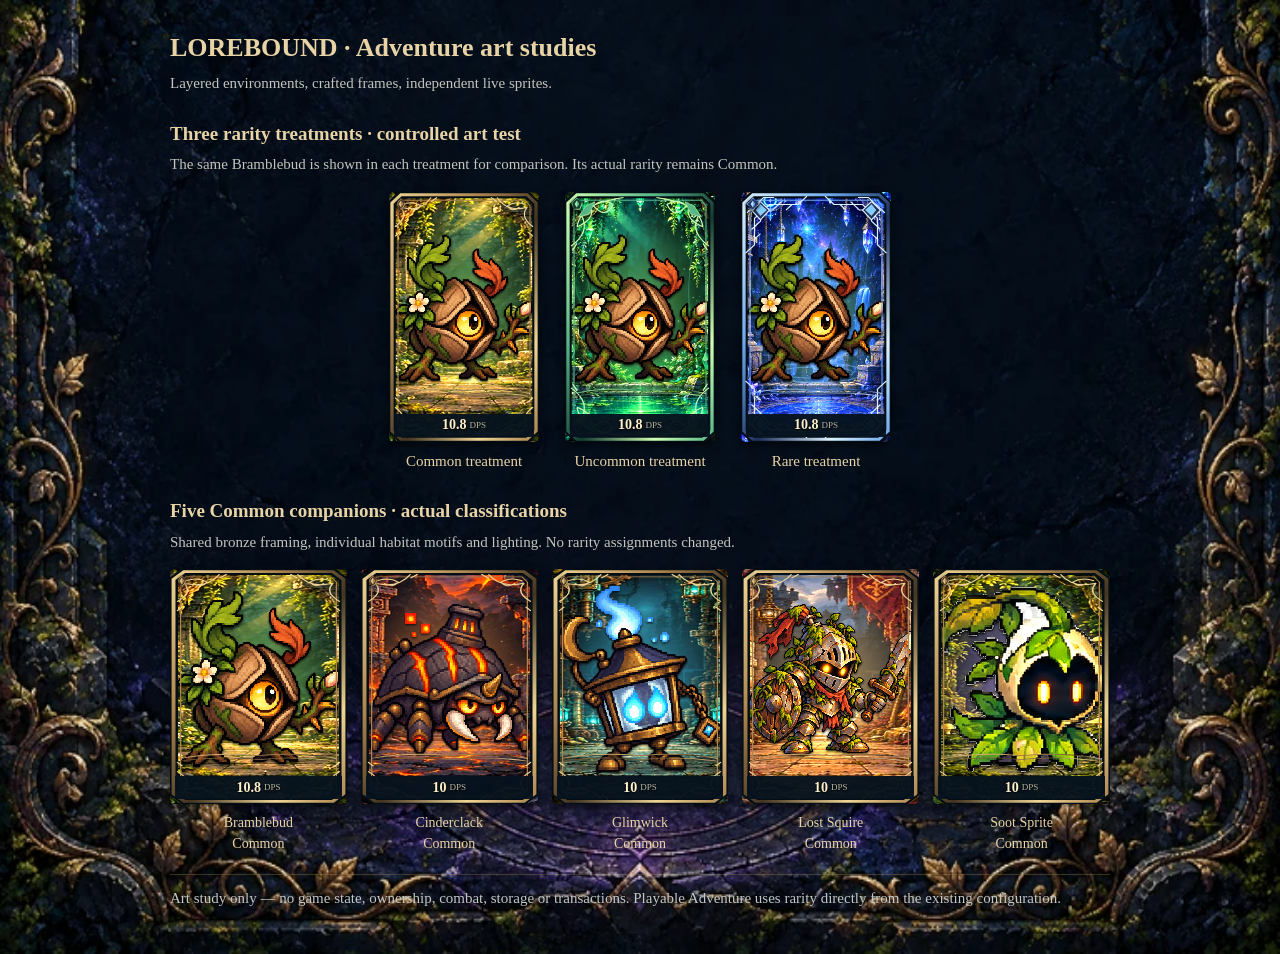
==== adventure-art-lookdev.html @ f2954f72 "Publish LOREBOUND from 4d22127" ====
<!doctype html><html lang="en"><head><meta charset="utf-8"><meta name="viewport" content="width=device-width,initial-scale=1"><title>LOREBOUND · Adventure art studies</title><link rel="stylesheet" href="adventure-art-cards.css"><link rel="stylesheet" href="adventure-art-portrait-fit.css"><style>
*{box-sizing:border-box}body{margin:0;padding:28px;color:#e8d3a6;background:#06131d url('assets/adventure-rebuild/dock-material.webp') center top/100% 100% no-repeat;font:15px/1.5 Georgia,serif}main{max-width:940px;margin:auto}h1{font-size:26px;margin:0 0 5px}h2{font-size:19px;margin:25px 0 5px}p{margin:0 0 16px;color:#c2c4bd}#tiers{display:grid;grid-template-columns:repeat(3,150px);gap:26px;justify-content:center}figure{margin:0;text-align:center}.art-lookdev #tiers .lore-card{height:250px}figcaption{margin-top:8px}#commons{display:grid;grid-template-columns:repeat(5,minmax(0,1fr));gap:14px}.art-lookdev #commons .lore-card{height:235px}#commons figcaption{font-size:14px}.note{margin-top:20px;padding-top:12px;border-top:1px solid #a68b5055;color:#c0c7c7}@media(max-width:600px){body{padding:14px}#tiers{grid-template-columns:repeat(3,minmax(0,1fr));gap:10px}.art-lookdev #tiers .lore-card{height:200px}#commons{gap:5px}.art-lookdev #commons .lore-card{height:140px}#commons figcaption{font-size:11px}}
</style></head><body class="art-lookdev"><main><h1>LOREBOUND · Adventure art studies</h1><p>Layered environments, crafted frames, independent live sprites.</p><h2>Three rarity treatments · controlled art test</h2><p>The same Bramblebud is shown in each treatment for comparison. Its actual rarity remains Common.</p><div id="tiers"></div><h2>Five Common companions · actual classifications</h2><p>Shared bronze framing, individual habitat motifs and lighting. No rarity assignments changed.</p><div id="commons"></div><p class="note">Art study only — no game state, ownership, combat, storage or transactions. Playable Adventure uses rarity directly from the existing configuration.</p></main><script src="data/realm1-config.js"></script><script src="realm-art.js"></script><script src="adventure-art-cards.js"></script><script>
const species=id=>LoreConfig.companions.find(h=>h.id===id),bramble=species('bramblebud');
document.getElementById('tiers').innerHTML=['Common','Uncommon','Rare'].map(t=>'<figure>'+LoreAdventureCard.render(bramble,'10.8',0,t)+'<figcaption>'+t+' treatment</figcaption></figure>').join('');
document.getElementById('commons').innerHTML=['bramblebud','cinderclack','glimwick','lost-squire','soot-sprite'].map((id,i)=>'<figure>'+LoreAdventureCard.render(species(id),i===0?'10.8':'10',i)+'<figcaption>'+species(id).name+'<br>Common</figcaption></figure>').join('');
document.querySelectorAll('.lore-card').forEach(b=>{b.tabIndex=-1;b.setAttribute('aria-disabled','true');b.onclick=e=>e.preventDefault()});
</script></body></html>
---- adventure-art-cards.css ----
/* Shared live layered cards and non-game art-study sheet. No production entry loads it. */
:is(.art-rebuild-preview #game, .art-lookdev) .lore-card {--habitat-light:#b7a84b;position:relative;isolation:isolate;display:block;min-width:0;min-height:88px;width:100%;height:100%;padding:0;border:0;background:#102019;box-shadow:0 3px 7px #0008;border-radius:5px;color:#f5e6c2;overflow:hidden;cursor:pointer;touch-action:manipulation}
:is(.art-rebuild-preview #game, .art-lookdev) .lore-card>*{pointer-events:none}
:is(.art-rebuild-preview #game, .art-lookdev) .lore-card .card-backplate,:is(.art-rebuild-preview #game, .art-lookdev) .lore-card .card-frame,:is(.art-rebuild-preview #game, .art-lookdev) .lore-card .card-ambient {position:absolute;inset:0;width:100%;height:100%;margin:0;object-fit:fill;image-rendering:auto}
:is(.art-rebuild-preview #game, .art-lookdev) .lore-card .card-backplate {z-index:0;inset:-8%;width:116%;height:116%;filter:saturate(1.15) brightness(1.16)}
:is(.art-rebuild-preview #game, .art-lookdev) .lore-card[data-rarity=common] .card-backplate {filter:saturate(1.28) brightness(1.32)}
:is(.art-rebuild-preview #game, .art-lookdev) .lore-card .card-habitat-light {position:absolute;inset:5% 3% 19%;z-index:1;background:radial-gradient(ellipse at 50% 58%,var(--habitat-light) 0%,var(--habitat-light) 14%,transparent 76%);mix-blend-mode:screen;opacity:.62}
:is(.art-rebuild-preview #game, .art-lookdev) .lore-card[data-habitat=wildgrowth] {--habitat-light:#75d64c}
:is(.art-rebuild-preview #game, .art-lookdev) .lore-card[data-habitat=beasts] {--habitat-light:#ff8a35}
:is(.art-rebuild-preview #game, .art-lookdev) .lore-card[data-habitat=constructs] {--habitat-light:#36c8ee}
:is(.art-rebuild-preview #game, .art-lookdev) .lore-card[data-habitat=mortals] {--habitat-light:#edbd69}
:is(.art-rebuild-preview #game, .art-lookdev) .lore-card[data-habitat=spirits] {--habitat-light:#ad84e8}
:is(.art-rebuild-preview #game, .art-lookdev) .lore-card[data-habitat=aberrations] {--habitat-light:#d79fca}
:is(.art-rebuild-preview #game, .art-lookdev) .lore-card .card-habitat {position:absolute;inset:0;width:100%;height:100%;stroke:var(--habitat-light);stroke-width:1;fill:none;opacity:.18;z-index:1}
:is(.art-rebuild-preview #game, .art-lookdev) .lore-card .card-ambient{z-index:2}
:is(.art-rebuild-preview #game, .art-lookdev) .lore-card .dock-art-stage {position:absolute;inset:14px 3px 29px;display:grid;place-items:center;padding:0;overflow:visible;z-index:3}
:is(.art-rebuild-preview #game, .art-lookdev) .lore-card .dock-portrait {display:block;position:relative;width:100%;height:auto;aspect-ratio:1;margin:0;image-rendering:pixelated;transform:scale(var(--portrait-scale,1)) translate(var(--portrait-x,0%),var(--portrait-y,0%));filter:brightness(1.13) saturate(1.12) drop-shadow(0 1px 1px #000d) drop-shadow(0 0 2px #fff1)}
:is(.art-rebuild-preview #game, .art-lookdev) .lore-card .dock-portrait.starter-sheet{width:100%;height:auto;aspect-ratio:1;background-size:300% 100%;background-position:var(--starter-x) center;background-repeat:no-repeat}
:is(.art-rebuild-preview #game, .art-lookdev) .lore-card .dock-portrait.companion-art img{display:block;width:100%;height:100%;object-fit:contain;image-rendering:pixelated}
:is(.art-rebuild-preview #game, .art-lookdev) .lore-card .card-frame {z-index:6}
:is(.art-rebuild-preview #game, .art-lookdev) .lore-card .card-rarity{position:absolute;top:5px;left:5px;width:14px;height:14px;z-index:7;filter:drop-shadow(0 1px 2px #000)}
:is(.art-rebuild-preview #game, .art-lookdev) .lore-card .dock-dps{position:absolute;bottom:5px;left:5px;right:5px;min-width:0;height:23px;display:flex;align-items:center;justify-content:center;gap:3px;background:#06121ef5;border:0;z-index:7;white-space:nowrap;font:13px/1.1 Georgia,serif;color:#fff0c9;text-shadow:0 1px 2px #000}
:is(.art-rebuild-preview #game, .art-lookdev) .lore-card .dock-dps b{font:bold 14px/1 Georgia,serif}
:is(.art-rebuild-preview #game, .art-lookdev) .lore-card .dock-dps small{font:9px/1 Georgia,serif;color:#bcb7a4}
:is(.art-rebuild-preview #game, .art-lookdev) .lore-card:focus-visible{outline:2px solid #ffefbe;outline-offset:2px}
@media(max-width:350px){:is(.art-rebuild-preview #game, .art-lookdev) .lore-card .dock-art-stage{inset:13px 2px 28px}:is(.art-rebuild-preview #game, .art-lookdev) .lore-card .card-rarity{width:12px;height:12px;left:4px;top:4px}:is(.art-rebuild-preview #game, .art-lookdev) .lore-card .dock-dps{gap:2px;left:4px;right:4px}:is(.art-rebuild-preview #game, .art-lookdev) .lore-card .dock-dps b{font-size:13px}:is(.art-rebuild-preview #game, .art-lookdev) .lore-card .dock-dps small{font-size:8px}}
---- adventure-art-portrait-fit.css ----
/* Card-only optical fit from alpha > 1 bounds. Source pixels, battle and detail portraits stay unchanged. */
.lore-card[data-species="bramblebud"] { --portrait-scale:1.2383; --portrait-x:-6.146%; --portrait-y:-3.108%; }
.lore-card[data-species="cinderclack"] { --portrait-scale:1.0527; --portrait-x:-3.315%; --portrait-y:-2.693%; }
.lore-card[data-species="glimwick"] { --portrait-scale:1.1865; --portrait-x:-1.519%; --portrait-y:1.588%; }
.lore-card[data-species="lost-squire"] { --portrait-scale:1.115; --portrait-x:0.0%; --portrait-y:0.098%; }
.lore-card[data-species="cavern-scout"] { --portrait-scale:1.115; --portrait-x:0.0%; --portrait-y:0.0%; }
.lore-card[data-species="wandering-acolyte"] { --portrait-scale:1.1482; --portrait-x:0.098%; --portrait-y:0.0%; }
.lore-card[data-species="rustblade"] { --portrait-scale:1.115; --portrait-x:0.0%; --portrait-y:0.098%; }
.lore-card[data-species="hollow-knight"] { --portrait-scale:1.115; --portrait-x:0.0%; --portrait-y:0.0%; }
.lore-card[data-species="gloom-bat"] { --portrait-scale:1.115; --portrait-x:0.0%; --portrait-y:0.0%; }
.lore-card[data-species="stoneback-toad"] { --portrait-scale:1.2033; --portrait-x:0.098%; --portrait-y:0.0%; }
.lore-card[data-species="cave-moth"] { --portrait-scale:1.2328; --portrait-x:0.098%; --portrait-y:0.0%; }
.lore-card[data-species="moonveil-stag"] { --portrait-scale:1.2208; --portrait-x:0.098%; --portrait-y:0.0%; }
.lore-card[data-species="soot-sprite"] { --portrait-scale:1.2359; --portrait-x:0.0%; --portrait-y:0.0%; }
.lore-card[data-species="wick-wisp"] { --portrait-scale:1.3; --portrait-x:0.098%; --portrait-y:0.0%; }
.lore-card[data-species="lantern-wisp"] { --portrait-scale:1.2482; --portrait-x:0.0%; --portrait-y:0.0%; }
.lore-card[data-species="rune-wisp"] { --portrait-scale:1.115; --portrait-x:0.0%; --portrait-y:0.0%; }
.lore-card[data-species="ashen-familiar"] { --portrait-scale:1.2033; --portrait-x:0.098%; --portrait-y:0.0%; }
.lore-card[data-species="dusk-revenant"] { --portrait-scale:1.115; --portrait-x:0.0%; --portrait-y:0.098%; }
.lore-card[data-species="pebblekin"] { --portrait-scale:1.115; --portrait-x:0.0%; --portrait-y:0.0%; }
.lore-card[data-species="rustmite"] { --portrait-scale:1.115; --portrait-x:0.0%; --portrait-y:0.0%; }
.lore-card[data-species="dripstone"] { --portrait-scale:1.115; --portrait-x:0.0%; --portrait-y:0.098%; }
.lore-card[data-species="stone-sentinel"] { --portrait-scale:1.115; --portrait-x:0.0%; --portrait-y:0.0%; }
.lore-card[data-species="rootling"] { --portrait-scale:1.3; --portrait-x:0.098%; --portrait-y:0.0%; }
.lore-card[data-species="shroomlet"] { --portrait-scale:1.2639; --portrait-x:0.098%; --portrait-y:0.0%; }
.lore-card[data-species="twigling"] { --portrait-scale:1.115; --portrait-x:0.0%; --portrait-y:0.0%; }
.lore-card[data-species="briarling"] { --portrait-scale:1.115; --portrait-x:0.0%; --portrait-y:0.098%; }
.lore-card[data-species="gravecap"] { --portrait-scale:1.3; --portrait-x:0.098%; --portrait-y:0.0%; }
.lore-card[data-species="crooked-eye"] { --portrait-scale:1.115; --portrait-x:0.0%; --portrait-y:0.098%; }
.lore-card[data-species="hollow-maw"] { --portrait-scale:1.115; --portrait-x:0.0%; --portrait-y:0.098%; }
.lore-card[data-species="forgotten-watcher"] { --portrait-scale:1.3; --portrait-x:0.0%; --portrait-y:0.0%; }
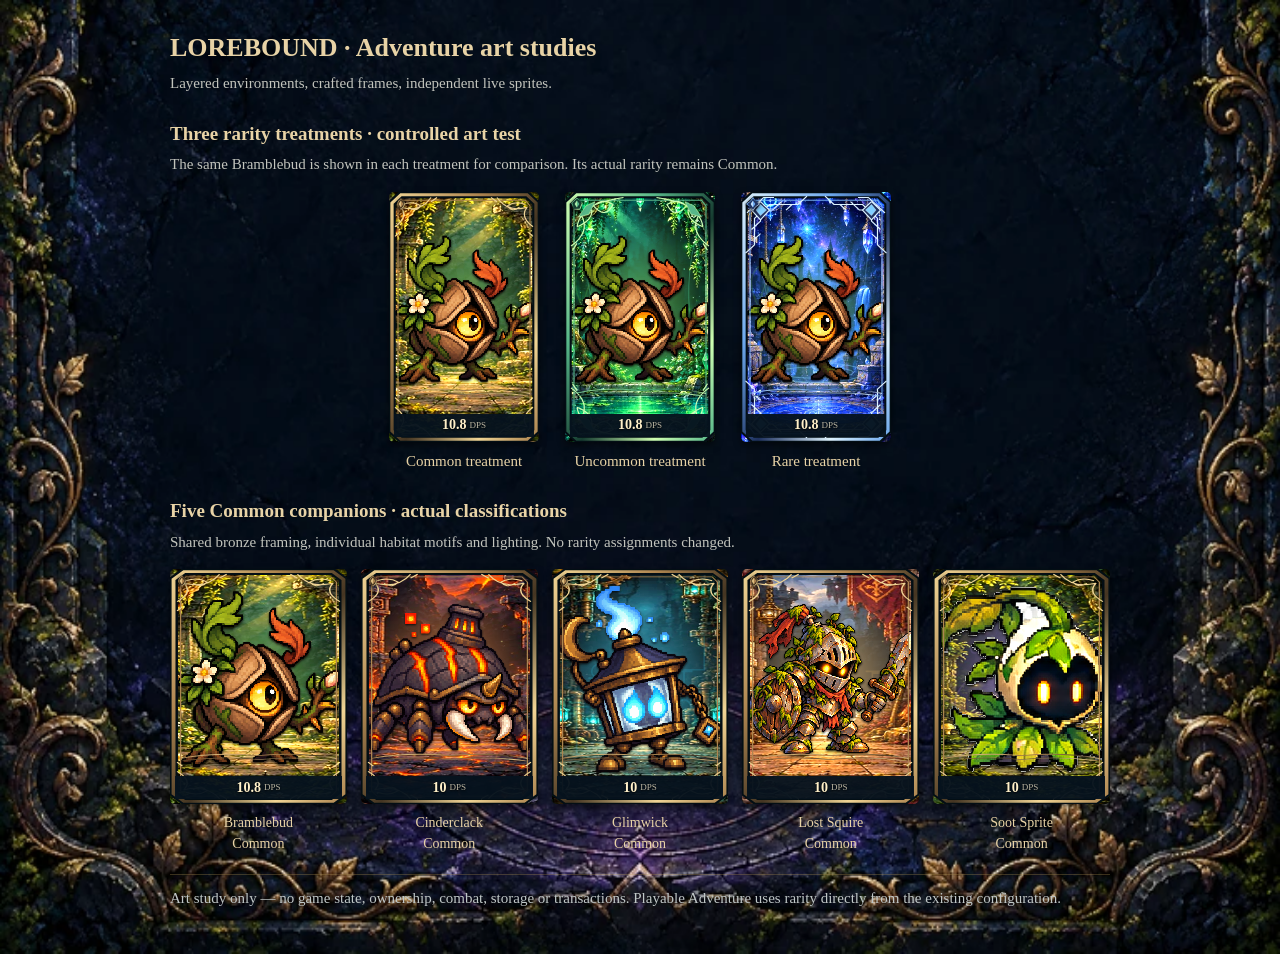
==== commit 875cdd35: "Publish LOREBOUND from c235fd2" ====
--- a/adventure-art-lookdev.html
+++ b/adventure-art-lookdev.html
@@ -1,4 +1,4 @@
-<!doctype html><html lang="en"><head><meta charset="utf-8"><meta name="viewport" content="width=device-width,initial-scale=1"><title>LOREBOUND · Adventure art studies</title><link rel="stylesheet" href="adventure-art-cards.css"><link rel="stylesheet" href="adventure-art-portrait-fit.css"><style>
+<!doctype html><html lang="en"><head><meta charset="utf-8"><meta name="viewport" content="width=device-width,initial-scale=1"><title>LOREBOUND · Adventure art studies</title><link rel="stylesheet" href="adventure-art-cards.css?v=stationnext1"><link rel="stylesheet" href="adventure-art-portrait-fit.css"><style>
 *{box-sizing:border-box}body{margin:0;padding:28px;color:#e8d3a6;background:#06131d url('assets/adventure-rebuild/dock-material.webp') center top/100% 100% no-repeat;font:15px/1.5 Georgia,serif}main{max-width:940px;margin:auto}h1{font-size:26px;margin:0 0 5px}h2{font-size:19px;margin:25px 0 5px}p{margin:0 0 16px;color:#c2c4bd}#tiers{display:grid;grid-template-columns:repeat(3,150px);gap:26px;justify-content:center}figure{margin:0;text-align:center}.art-lookdev #tiers .lore-card{height:250px}figcaption{margin-top:8px}#commons{display:grid;grid-template-columns:repeat(5,minmax(0,1fr));gap:14px}.art-lookdev #commons .lore-card{height:235px}#commons figcaption{font-size:14px}.note{margin-top:20px;padding-top:12px;border-top:1px solid #a68b5055;color:#c0c7c7}@media(max-width:600px){body{padding:14px}#tiers{grid-template-columns:repeat(3,minmax(0,1fr));gap:10px}.art-lookdev #tiers .lore-card{height:200px}#commons{gap:5px}.art-lookdev #commons .lore-card{height:140px}#commons figcaption{font-size:11px}}
 </style></head><body class="art-lookdev"><main><h1>LOREBOUND · Adventure art studies</h1><p>Layered environments, crafted frames, independent live sprites.</p><h2>Three rarity treatments · controlled art test</h2><p>The same Bramblebud is shown in each treatment for comparison. Its actual rarity remains Common.</p><div id="tiers"></div><h2>Five Common companions · actual classifications</h2><p>Shared bronze framing, individual habitat motifs and lighting. No rarity assignments changed.</p><div id="commons"></div><p class="note">Art study only — no game state, ownership, combat, storage or transactions. Playable Adventure uses rarity directly from the existing configuration.</p></main><script src="data/realm1-config.js"></script><script src="realm-art.js"></script><script src="adventure-art-cards.js"></script><script>
 const species=id=>LoreConfig.companions.find(h=>h.id===id),bramble=species('bramblebud');
--- a/adventure-art-cards.css
+++ b/adventure-art-cards.css
@@ -13,9 +13,10 @@
 :is(.art-rebuild-preview #game, .art-lookdev) .lore-card[data-habitat=aberrations] {--habitat-light:#d79fca}
 :is(.art-rebuild-preview #game, .art-lookdev) .lore-card .card-habitat {position:absolute;inset:0;width:100%;height:100%;stroke:var(--habitat-light);stroke-width:1;fill:none;opacity:.18;z-index:1}
 :is(.art-rebuild-preview #game, .art-lookdev) .lore-card .card-ambient{z-index:2}
-:is(.art-rebuild-preview #game, .art-lookdev) .lore-card .dock-art-stage {position:absolute;inset:14px 3px 29px;display:grid;place-items:center;padding:0;overflow:visible;z-index:3}
-:is(.art-rebuild-preview #game, .art-lookdev) .lore-card .dock-portrait {display:block;position:relative;width:100%;height:auto;aspect-ratio:1;margin:0;image-rendering:pixelated;transform:scale(var(--portrait-scale,1)) translate(var(--portrait-x,0%),var(--portrait-y,0%));filter:brightness(1.13) saturate(1.12) drop-shadow(0 1px 1px #000d) drop-shadow(0 0 2px #fff1)}
-:is(.art-rebuild-preview #game, .art-lookdev) .lore-card .dock-portrait.starter-sheet{width:100%;height:auto;aspect-ratio:1;background-size:300% 100%;background-position:var(--starter-x) center;background-repeat:no-repeat}
+/* The portrait is square and as large as the stage allows, so on short cards it shrinks whole instead of spilling under the Lv. and DPS labels. */
+:is(.art-rebuild-preview #game, .art-lookdev) .lore-card .dock-art-stage {position:absolute;inset:14px 3px 29px;display:grid;place-items:center;padding:0;overflow:visible;z-index:3;container-type:size}
+:is(.art-rebuild-preview #game, .art-lookdev) .lore-card .dock-portrait {display:block;position:relative;width:100%;width:min(100cqw,100cqh);height:auto;aspect-ratio:1;margin:0;image-rendering:pixelated;transform:scale(var(--portrait-scale,1)) translate(var(--portrait-x,0%),var(--portrait-y,0%));filter:brightness(1.13) saturate(1.12) drop-shadow(0 1px 1px #000d) drop-shadow(0 0 2px #fff1)}
+:is(.art-rebuild-preview #game, .art-lookdev) .lore-card .dock-portrait.starter-sheet{width:100%;width:min(100cqw,100cqh);height:auto;aspect-ratio:1;background-size:300% 100%;background-position:var(--starter-x) center;background-repeat:no-repeat}
 :is(.art-rebuild-preview #game, .art-lookdev) .lore-card .dock-portrait.companion-art img{display:block;width:100%;height:100%;object-fit:contain;image-rendering:pixelated}
 :is(.art-rebuild-preview #game, .art-lookdev) .lore-card .card-frame {z-index:6}
 :is(.art-rebuild-preview #game, .art-lookdev) .lore-card .card-rarity{position:absolute;top:5px;left:5px;width:14px;height:14px;z-index:7;filter:drop-shadow(0 1px 2px #000)}
